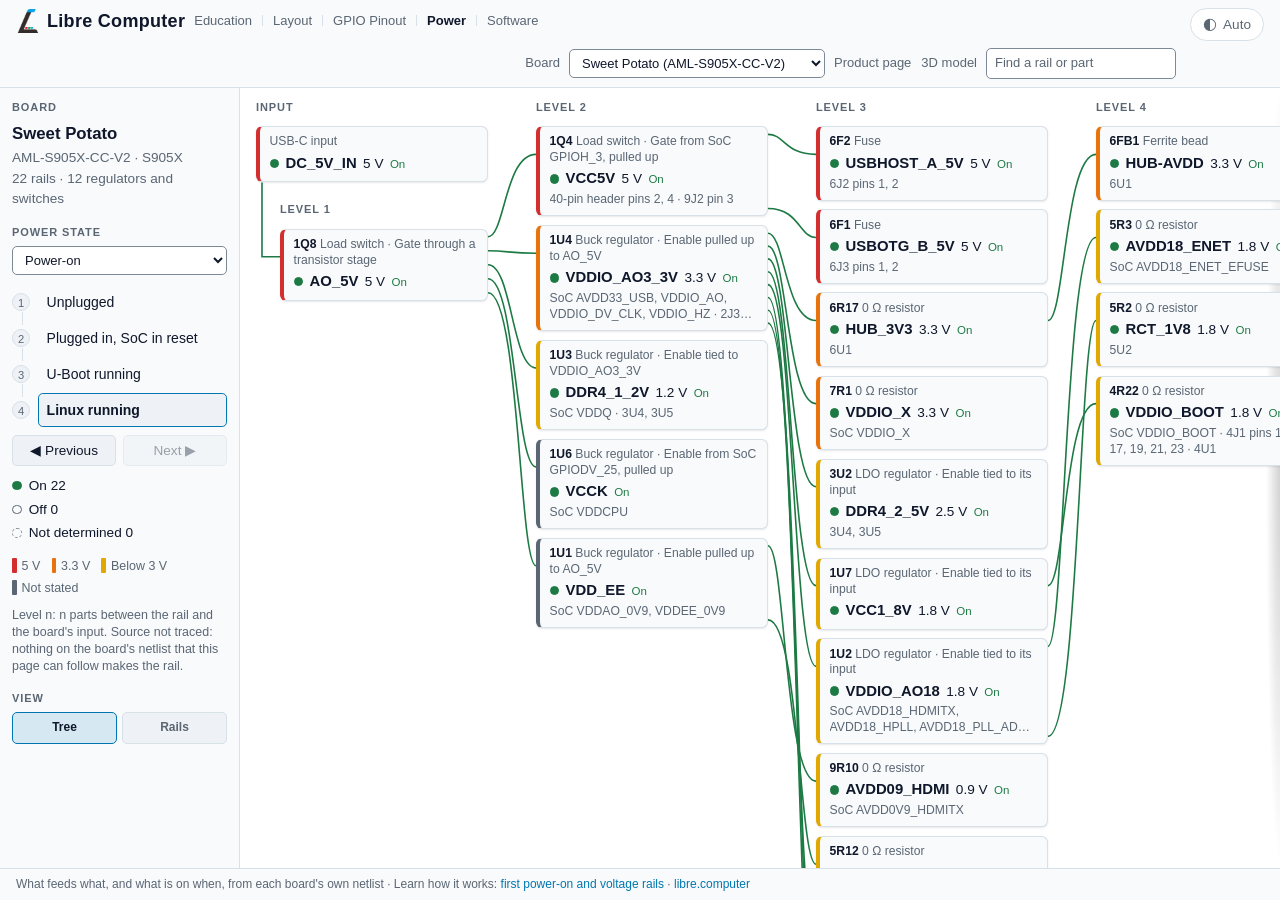
==== index.html @ af074c7f "Skip link and page heading from the kit; kit re-sync - The kit's .lc-skip is the first Tab stop, to " ====
<!DOCTYPE html>
<html lang="en">
<head>
<meta charset="utf-8">
<!-- Scripts from this site only, plus the inline theme snippet by its sha256
     (tools/check-kit.py recomputes it); data, styles and images same-origin,
     data: for the kit's logo. GitHub Pages sets no headers, so it is a meta. -->
<meta http-equiv="Content-Security-Policy" content="default-src 'self'; script-src 'self' 'sha256-ACy4pj93O7g7s8NBZ36xdNPdeBUZ5qKl4pgUR78Pd7E='; style-src 'self' 'unsafe-inline'; img-src 'self' data:; object-src 'none'; base-uri 'none'; form-action 'none'">
<meta name="referrer" content="strict-origin-when-cross-origin">
<meta name="viewport" content="width=device-width, initial-scale=1">
<title>Libre Computer Board Power</title>
<meta name="description" content="Power tree for Libre Computer boards: which regulator feeds which rail, what switches it, and which rails are on in each power state, from each board's own netlist.">
<link rel="icon" href="data:,">
<link rel="stylesheet" href="css/lc-kit.css">
<link rel="stylesheet" href="css/style.css">
<!-- Sets the theme before first paint, so a dark visitor never sees a white
     flash. Must stay inline and must stay ahead of the stylesheets; the copy
     is checked by tools/lc-ui-kit/sync.py against HEAD_SNIPPET in lc-kit.js. -->
<script>try{var p=localStorage.getItem("theme")||"auto";if(p==="dark"||(p==="auto"&&matchMedia("(prefers-color-scheme: dark)").matches))document.documentElement.classList.add("dark")}catch(e){}</script>
</head>
<body>
<a class="lc-skip" href="#stage">Skip to content</a>

<header class="lc-topbar">
  <div class="lc-brand">
    <a class="lc-brand-name" href="https://libre.computer">Libre Computer</a>
    <nav class="lc-sites" aria-label="Libre Computer sites">
      <a class="lc-site" href="https://education.libre.computer/">Education</a>
      <a class="lc-site" data-lc-site href="https://layout.hardware.libre.computer/">Layout</a>
      <a class="lc-site" data-lc-site href="https://gpio.hardware.libre.computer/">GPIO Pinout</a>
      <a class="lc-site" href="/" aria-current="true">Power</a>
      <a class="lc-site" href="https://u-boot.software.libre.computer/">Software</a>
    </nav>
  </div>
  <div class="lc-controls">
    <label for="board-select">Board</label>
    <select id="board-select" aria-label="Select board"></select>
    <input id="search" type="search" placeholder="Find a rail or part" autocomplete="off" spellcheck="false" aria-label="Find a rail, part or SoC pad">
  </div>
</header>

<h1 class="lc-vh">Libre Computer board power</h1>
<p class="lc-vh" id="announce" role="status" aria-live="polite"></p>
<div class="lc-notices" id="notices"></div>
<script src="js/file-notice.js"></script>

<div class="lc-main">
  <aside class="lc-panel" id="sidebar">
    <h3>Board</h3>
    <div id="board-meta"></div>

    <h3 id="state-heading">Power state</h3>
    <div id="walk"></div>
    <div id="legend" class="pw-legend" role="group" aria-label="Legend"></div>

    <h3 id="view-heading">View</h3>
    <div class="lc-seg" id="view-seg" role="group" aria-label="View">
      <button type="button" id="view-tree" aria-pressed="true">Tree</button>
      <button type="button" id="view-rails" aria-pressed="false">Rails</button>
    </div>
  </aside>

  <main id="stage">
    <div id="tree" class="pw-tree"></div>
    <div id="rails" hidden></div>
  </main>

  <aside class="lc-panel pw-detail" id="detail" aria-label="Rail details" hidden></aside>
</div>

<footer class="lc-footer">
  What feeds what, and what is on when, from each board's own netlist ·
  Learn how it works: <a href="https://education.libre.computer/modules/power/">first power-on and voltage rails</a> ·
  <a href="https://libre.computer">libre.computer</a>
</footer>

<script type="module" src="js/app.js"></script>
</body>
</html>
---- css/lc-kit.css ----
/* lc-kit 1 sha256:01a3593f5a493ef218f9acd4c7ba61a1d0033705a1d5e2420c07b28e9c751ab0 */
/* Libre Computer hardware-tool shell — shared by the GPIO pinout, the board
   layout viewer and the power tree.
 *
 * These two sites had grown the same header, the same board picker, the same
 * search box and the same footer twice, with the same seven token names holding
 * the same seven values in both. This is that shell, defined once.
 *
 * THEME. Three states, matching libre.computer: light, dark, and auto, which
 * follows the OS and is the default -- a visitor whose desktop is dark should
 * not have to ask twice. The switch is a `dark` class on <html>, set before
 * first paint by the inline script in each page's <head>, so a dark visitor
 * never sees a white flash. Light is the base and dark is the override, because
 * a stylesheet that loses its media query should degrade to the more legible
 * of the two.
 *
 * The dark values are exactly what both sites shipped before this file existed,
 * so adopting the kit changes nothing for a dark visitor and adds a light theme
 * that did not exist.
 *
 * WHAT BELONGS HERE. The shell and nothing else: page frame, top bar, brand,
 * the controls slot, notices, footer, form controls, focus, and the theme
 * button. A site's own subject matter -- the pinout's mux-class colours, the
 * layout viewer's copper-layer colours -- stays in that site's stylesheet,
 * because nothing is shared by having one file know about both.
 *
 * This file is VENDORED. Edit tools/lc-ui-kit/lc-kit.css in the monorepo and
 * run tools/lc-ui-kit/sync.py; a hand-edit here fails each site's CI.
 */

:root {
  color-scheme: light;
  /* one monospace stack for every site (pad names, addresses, code, keys) */
  --mono: ui-monospace, SFMono-Regular, "SF Mono", Menlo, Consolas, monospace;

  --bg: #ffffff;
  --bg-raised: #f8fafc;
  --bg-sunken: #eef2f6;
  --border: #d8e0e8;
  /* A field's edge is the only thing that says "type here", so it needs 3:1
     on the page (WCAG 1.4.11); --border is a divider and stays quiet.
     3.56:1 on --bg, 3.41:1 on --bg-raised. */
  --border-field: #7d8996;
  --text: #0f172a;
  --text-dim: #5a6673;
  /* Blue TEXT on the page ground, so it darkens on white (#0077b0 is 4.92:1)
     and lightens on the dark ground below. Same two shades libre.computer
     uses, and for the same contrast reason. */
  --accent: #0077b0;
  --brass: #8a6a10;
  --warn: #b45309;
  --danger: #b42318;

  --shadow: 0 1px 2px rgba(15, 23, 42, .06), 0 1px 3px rgba(15, 23, 42, .04);
}

html.dark {
  color-scheme: dark;

  --bg: #14161a;
  --bg-raised: #1d2026;
  --bg-sunken: #0e1013;
  --border: #33383f;
  --border-field: #6b737d;   /* 3.77:1 on --bg, 3.40:1 on --bg-raised */
  --text: #e8eaed;
  --text-dim: #9aa0a6;
  --accent: #4da3ff;
  --brass: #c9a227;
  --warn: #f76b15;
  --danger: #f5a3a6;

  --shadow: none;
}

*, *::before, *::after { box-sizing: border-box; }

html, body { height: 100%; }

/* Two page shapes. An app shell (the layout viewer, the power tree) is one
   window tall and scrolls only inside its panes. A document page (the
   pinout, the memory map, education) scrolls as a whole: its body carries
   class="lc-doc" and grows with its content -- a body held to the window
   would be the sticky title bar's containing block, and the bar would ride
   off the top after one screen. */
body.lc-doc { height: auto; min-height: 100%; }

body {
  display: flex;
  flex-direction: column;
  margin: 0;
  background: var(--bg);
  color: var(--text);
  font: 14px/1.45 -apple-system, "Segoe UI", Roboto, Helvetica, Arial, sans-serif;
}

a { color: var(--accent); text-decoration: none; }
a:hover { text-decoration: underline; }

/* Monospace text in the one stack (zero specificity: a site's own rule wins) */
:where(code, kbd, samp, pre) { font-family: var(--mono); }

:where(button, select, input, a, [role="button"][tabindex]):focus-visible {
  outline: 2px solid var(--accent);
  outline-offset: 1px;
}

/* ---- top bar ---------------------------------------------------------- */

/* Sticky on every site (from 700px up; a phone's bar is too tall to pin, see
   below): an app-shell page never scrolls, so it changes nothing there; a
   document page (body.lc-doc: the pinout, the memory map, education) keeps
   its title bar in view, the same everywhere. */
.lc-topbar {
  flex: none;
  display: flex;
  flex-wrap: wrap;
  align-items: center;
  gap: 14px;
  padding: 8px 16px;
  background: var(--bg-raised);
  border-bottom: 1px solid var(--border);
  position: sticky;
  top: 0;
  z-index: 10;
  font-size: 14px;  /* (the bar's own, whatever size a site sets its body text) */
}

/* CENTRED, NOT BASELINE-ALIGNED. The name's first flex item is the logo, an
   empty box, so the name's baseline is synthesised from the logo's bottom edge
   -- and baseline alignment sat the site links' text on that edge, about 6px
   below the brand text and the controls. Centring puts the logo, the name, the
   links and (via the bar's own centring) the controls on one centre line. */
.lc-brand {
  display: flex;
  flex-wrap: wrap;
  align-items: center;
  gap: 4px 9px;
  min-width: 0;
}

.lc-brand-name {
  display: inline-flex;
  align-items: center;
  gap: 7px;
  font-size: 18px;
  font-weight: 700;
  letter-spacing: .3px;
  color: var(--text);
  white-space: nowrap;
}

/* The Libre Computer mark before the name, light and dark cuts. Embedded as
   data URIs -- libre.computer's own navLogo.webp and navLogo_dark.webp,
   about 2 KB each -- so every site gets it from this one vendored file with
   no image to copy, and nothing loads from another origin. Decorative: the
   name beside it is the link text. */
.lc-brand-name::before {
  content: "";
  flex: none;
  width: 24px;
  height: 24px;
  background: center / contain no-repeat url("[data-uri]");
}
html.dark .lc-brand-name::before {
  background-image: url("[data-uri]");
}
.lc-brand-name:hover { text-decoration: none; color: var(--accent); }

.lc-brand-sub {
  font-size: 13px;
  color: var(--text-dim);
  white-space: nowrap;
}

/* SIGNAL CLASS PALETTE -- shared, because the two tools colour the SAME pins.
   The pinout draws a board's header and the layout draws that header's pads on
   the PCB, and a visitor moving between them reads the colour as meaning the
   same thing. It did not live here at first, when only one tool used it; a
   second copy in the layout's own stylesheet would be a second answer the
   first time a colour changed. Both sites now take the one definition, and
   check-kit.py fails the build if a vendored copy drifts.

   RAILS RAMP BY VOLTAGE, red through orange to yellow as the supply falls:
   12V and PoE deepest, 5V red, 3.3V orange, 1.8V yellow. The ramp used to run
   red into brown, which made 3.3V a burnt orange and 1.8V a tan -- neither
   nameable as a colour, and the three rails a reader actually reaches for on
   a header are the three that have to be told apart at a glance.

   I2C yellow / SPI blue / GPIO green match the board silkscreen. */
:root {
  --c-poe: #6e0011;
  --c-power12v: #b8000f;
  --c-power5v: #d32f2f;
  --c-power3v3: #e8730c;
  --c-powerlv: #e0a800;   /* 1.8V / 3.0V */
  --c-gnd: #454b54;
  --c-nc: #6b6547;        /* not connected */
  --c-gpio: #2f7d3f;
  --c-i2c: #9a7b0a;
  --c-spi: #1f5fd0;
  --c-uart: #7c30cc;
  --c-pwm: #c4295a;
  --c-i2s: #0b6f80;
  --c-pcm: #0b5566;
  --c-tdm: #13876b;
  --c-spdif: #7a2490;
  --c-pdm: #4a7a0a;
  --c-dac: #076a4c;
  --c-adc: #5b8a12;
  --c-clk: #6b737b;
  --c-jtag: #c25a06;
  --c-cec: #5334c4;
  --c-ir: #c33a6a;
  --c-sdio: #0d7f95;
  --c-nand: #6d5449;
  --c-video: #a81c4c;
  --c-pcie: #6a4fc4;
  --c-usb: #1f6fb5;
  --c-eth: #0d8f6a;
  --c-misc: #5a6570;
}

/* THE SERIAL CONSOLE HEADER IS COLOURED AS THE CABLE, not as a signal class.
   Ground black, TX white, RX green -- the USB-TTL lead everyone plugs into it,
   and the colours our own documentation has always named for that header:
   "2J1 Connector Highlighted in Red: Ground (BLACK) TX (WHITE) RX (GREEN)".
   Someone at the board with the cable in their hand is matching wire to pin,
   so the pin should be the colour of the wire.

   These are wire colours, so they do NOT flip with the theme -- a black lead
   is black on both. They sit on the drawn board rather than on the page. */
:root, html.dark {
  --c-wire-gnd: #14161a;
  --c-wire-tx:  #f3f5f7;
  --c-wire-rx:  #2ea043;
}

html.dark {
  --c-poe: #6e0011;
  --c-power12v: #cc0f1b;
  --c-power5v: #e5484d;
  --c-power3v3: #f76b15;
  --c-powerlv: #f5c518;   /* 1.8V / 3.0V */
  --c-gnd: #454b54;
  --c-nc: #3c3a2e;
  --c-gpio: #46a758;
  --c-i2c: #eac54f;
  --c-spi: #3b82f6;
  --c-uart: #a855f7;
  --c-pwm: #ec5f87;
  --c-i2s: #1098ad;
  --c-pcm: #0b7285;
  --c-tdm: #63e6be;
  --c-spdif: #862e9e;
  --c-pdm: #5c940d;
  --c-dac: #087f5b;
  --c-adc: #94d82d;
  --c-clk: #adb5bd;
  --c-jtag: #ff922b;
  --c-cec: #7048e8;
  --c-ir: #f06595;
  --c-sdio: #66d9e8;
  --c-nand: #8d6e63;
  --c-video: #c2255c;
  --c-pcie: #b197fc;
  --c-usb: #74c0fc;
  --c-eth: #12b886;
  --c-misc: #6c757d;
}

/* The switch between the Libre Computer sites (written by sync.py, NAV). It
   says which site this is and what the others are. The current one is a link
   to its own root, marked aria-current: on a multi-page site it is the way
   home, and on a tool it resets the page (the query is dropped). */
/* The site links wrap. Five sites in one unbreakable row ran 131px past a
   375px phone and dragged every page sideways; wrapped, the row simply gets
   taller. The brand wraps for the same reason. */
.lc-sites {
  display: flex;
  flex-wrap: wrap;
  align-items: baseline;
  gap: 4px 10px;
  font-size: 13px;
  min-width: 0;
}

.lc-site {
  white-space: nowrap;
  color: var(--text-dim);
}
.lc-site[aria-current] {
  color: var(--text);
  font-weight: 600;
}
a.lc-site:hover { color: var(--accent); text-decoration: none; }
a.lc-site:focus-visible {
  outline: 2px solid var(--accent);
  outline-offset: 2px;
  border-radius: 3px;
}

/* Separator drawn rather than typed, so it is not read out as a word and not
   selected when the visitor copies the heading. */
.lc-site + .lc-site::before {
  content: "";
  display: inline-block;
  width: 1px;
  height: 11px;
  margin-right: 10px;
  vertical-align: -1px;
  background: var(--border);
}

/* The board's own pages, beside the board picker (setBoardLinks). Small and
   dim like the site links, so the picker and the search stay the controls. */
.lc-board-links {
  display: inline-flex;
  flex-wrap: wrap;
  align-items: center;
  gap: 4px 10px;
  font-size: 13px;
}
.lc-board-links[hidden] { display: none; }
.lc-board-links a { color: var(--text-dim); white-space: nowrap; }
.lc-board-links a:hover { color: var(--accent); text-decoration: none; }
.lc-board-links a:focus-visible {
  outline: 2px solid var(--accent);
  outline-offset: 2px;
  border-radius: 3px;
}
@media (max-width: 819.98px) {
  .lc-board-links a { display: inline-block; padding: 10px 0; line-height: 20px; }
}

/* The second bar under the title bar, for a family of sites behind one switcher
   entry (Software: U-Boot, Memory, Linux). Its label and site links are
   written by sync.py (SUBNAV); the site's own pages sit at the far end, in
   .lc-subnav-pages. The same voice as education's section bar. */
.lc-subnav {
  flex: none;
  display: flex;
  flex-wrap: wrap;
  gap: 4px 18px;
  padding: 7px 16px;
  background: var(--bg);
  border-bottom: 1px solid var(--border);
  font-size: 13px;
  align-items: baseline;
}
.lc-subnav-sites,
.lc-subnav-pages {
  display: flex;
  align-items: baseline;
  gap: 4px 18px;
}
.lc-subnav-pages { margin-left: auto; }
.lc-subnav a { color: var(--text-dim); white-space: nowrap; }
.lc-subnav a:hover { color: var(--accent); text-decoration: none; }
.lc-subnav a[aria-current] { color: var(--text); font-weight: 600; }
.lc-subnav a:focus-visible {
  outline: 2px solid var(--accent);
  outline-offset: 2px;
  border-radius: 3px;
}
.lc-subnav-label {
  font-size: 11px;
  font-weight: 700;
  letter-spacing: .08em;
  text-transform: uppercase;
  color: var(--accent);
}
/* A phone: one sideways-scrolling row, not a wrap of single links. */
@media (max-width: 819.98px) {
  .lc-subnav {
    flex-wrap: nowrap;
    padding-top: 0;
    padding-bottom: 0;
    overflow-x: auto;
    scrollbar-width: none;
  }
  .lc-subnav::-webkit-scrollbar { display: none; }
  .lc-subnav a { display: inline-block; padding: 10px 0; line-height: 20px; }
  .lc-subnav-label,
  .lc-subnav-sites,
  .lc-subnav-pages { flex: none; }
}

/* A pill for a state the visitor should not have to infer, e.g. that the board
   picker is currently listing boards nobody can buy yet. */
.lc-flag {
  padding: 1px 7px;
  border-radius: 999px;
  background: var(--warn);
  /* Page ground, not white. White clears on the light caution brown and
     fails on the dark theme's bright caution orange; the dark ground on
     that orange clears. */
  color: var(--bg);
  font-size: 11px;
  font-weight: 700;
  letter-spacing: .3px;
  white-space: nowrap;
}

/* A <select> sizes itself to its widest option and will not shrink below it,
   so without the min-width:0 / max-width pair a long board name pushes the
   whole bar sideways on a phone -- measured at 495px of control on a 375px
   viewport, which moved the entire page 125px. A flex item's automatic minimum
   is its content, so flex-shrink alone never reaches it. */
.lc-controls {
  display: flex;
  align-items: center;
  gap: 9px;
  flex-wrap: wrap;
  margin-left: auto;
  min-width: 0;
  max-width: 100%;
}
.lc-controls label { color: var(--text-dim); font-size: 13px; }
.lc-controls select { min-width: 0; max-width: 100%; }

select,
input[type="search"],
input[type="text"] {
  background: var(--bg);
  color: var(--text);
  border: 1px solid var(--border-field);
  border-radius: 5px;
  padding: 5px 8px;
  font: inherit;
  font-size: 13px;
}
select:hover,
input[type="search"]:hover,
input[type="text"]:hover { border-color: var(--text-dim); }
input[type="search"] { width: 190px; }
input[type="search"]::placeholder { color: var(--text-dim); }

/* ---- skip link, visually hidden ----------------------------------------- */

/* The first Tab stop on every page: past the title bar to the page's own
   content (<a class="lc-skip" href="#main">, the target the page's <main>,
   id="main" unless it already has an id). */
.lc-skip {
  position: absolute;
  left: -999px;
  top: 0;
  z-index: 50;
  padding: 6px 10px;
  background: var(--bg-raised);
  color: var(--text);
  border: 1px solid var(--border-field);
  border-radius: 5px;
}
.lc-skip:focus { left: 8px; top: 8px; }

/* Read by a screen reader, not shown: a page heading the layout carries
   visually already, a status line. */
.lc-vh {
  position: absolute;
  width: 1px;
  height: 1px;
  overflow: hidden;
  clip-path: inset(50%);
  white-space: nowrap;
}

/* ---- theme button ------------------------------------------------------ */

.lc-theme-btn {
  display: inline-flex;
  align-items: center;
  gap: .4rem;
  padding: .35rem .75rem;
  border: 1px solid var(--border);
  border-radius: 999px;
  background: var(--bg);
  color: var(--text);
  font: inherit;
  font-size: .85rem;
  cursor: pointer;
  white-space: nowrap;
}
.lc-theme-btn:hover { border-color: var(--text-dim); }
.lc-theme-icon { font-size: 1rem; line-height: 1; }

/* Auto is the default, so it reads as the quiet state; an explicit choice is
   marked, which is the whole point of showing the state rather than a bare
   "Theme". */
.lc-theme-btn[data-theme="auto"] { color: var(--text-dim); }
.lc-theme-btn[data-theme="light"],
.lc-theme-btn[data-theme="dark"] { border-color: currentColor; }

/* THE THEME CONTROL KEEPS THE CORNER, at every width. The topbar wraps, and
   the button is its last child, so whenever the controls filled the first row
   (a phone; a tool's board picker, board links and search below ~1370px) it
   wrapped onto a line of its own at the left -- the one control whose
   position a reader relies on, moving with the content around it. Pinned to
   the top right it is always in the same place, and the row it used to take
   goes back to the page. The padding reserves its width so a long select
   cannot run underneath. (The bar is positioned -- sticky, or relative on a
   phone -- so it is the button's containing block.) The reserve applies to
   every row, so when a tool's controls wrap to a second row (about 820 to
   1430px) that row ends 104px short of the edge: the cost of a button that
   never moves. */
.lc-topbar { padding-right: 104px; }
.lc-theme-btn { position: absolute; top: 8px; right: 16px; }

@media (max-width: 560px) {
  /* The label goes before the control does: the icon plus the title attribute
     still say which state is active. */
  .lc-theme-label { display: none; }
}

/* THE NARROW BAR IS DELIBERATE ROWS, not whatever wrapping leaves. Below the
   desktop width the brand and the site links share the first row with the
   pinned theme button, whose width that row (and only that row) reserves; the
   controls get the next row and start at the left edge instead of floating
   right. The site links never wrap: a wrapped bar put one link and a dangling
   separator on a line of their own. When they do not fit they scroll
   sideways. Every link and control is at least 40px tall, the touch minimum.
   819.98px, not 820px: at exactly 820 the bar keeps the layout it already had
   there. */
@media (max-width: 819.98px) {
  .lc-topbar { padding: 8px 16px 10px; row-gap: 6px; }
  .lc-brand {
    flex: 1 1 100%;
    flex-wrap: nowrap;
    align-items: center;
    gap: 0 14px;
    padding-right: 88px;
  }
  .lc-brand-name { flex: none; min-height: 40px; }
  .lc-theme-btn { min-width: 40px; min-height: 40px; justify-content: center; }

  /* No visible scrollbar: it would sit on top of the links. */
  .lc-sites {
    flex: 1 1 auto;
    flex-wrap: nowrap;
    overflow-x: auto;
    scrollbar-width: none;
  }
  .lc-sites::-webkit-scrollbar { display: none; }
  .lc-site { display: inline-block; padding: 10px 0; line-height: 20px; }

  .lc-controls { flex: 1 1 100%; margin-left: 0; }
  .lc-controls select,
  .lc-controls input { min-height: 40px; }
  /* The search box grows into whatever its row leaves, so the board's own
     links (setBoardLinks) share its row instead of taking one of their own. */
  .lc-controls input[type="search"] { flex: 1 1 9rem; width: auto; min-width: 0; }
}

/* 16px exactly on a narrow screen or any touch screen (a tablet is wider
   than the narrow layout): below it Safari zooms the page when a field takes
   focus, and the only way back out of that zoom is a pinch. */
@media (max-width: 819.98px), (pointer: coarse) {
  .lc-controls select,
  .lc-controls input { font-size: 16px; }
}

/* A phone has no room for the links beside the brand, so they take a row of
   their own under it, and the theme button keeps the brand row's corner. The
   row bleeds to the screen edges, so a link scrolled under the edge is cut by
   the screen rather than by the bar's padding -- the cut-off word is the cue
   that the row scrolls. */
@media (max-width: 699.98px) {
  /* Four rows of bar (brand, sites, picker, search) are a quarter of a phone
     screen: on a phone the bar scrolls away with the page instead of pinning.
     Still positioned, so the theme button keeps its corner. */
  .lc-topbar { position: relative; }
  .lc-brand { flex-wrap: wrap; padding-right: 0; }
  .lc-sites {
    flex: 0 0 calc(100% + 32px);
    margin: 0 -16px;
    padding: 0 16px;
  }
}

/* ---- notices ----------------------------------------------------------- */

.lc-notices { flex: none; }

.lc-notice {
  margin: 0;
  padding: 7px 16px;
  font-size: 13px;
  background: color-mix(in srgb, var(--warn) 14%, var(--bg));
  color: var(--text);
  border-bottom: 1px solid var(--border);
}
.lc-notice.error {
  background: color-mix(in srgb, var(--danger) 14%, var(--bg));
}
.lc-notice code { font-family: var(--mono); }
/* The accent on the caution wash is too light for the notice's type.
   The underline is what says the words are a link. */
.lc-notice a { color: var(--text); text-decoration: underline; }

/* ---- footer ------------------------------------------------------------ */

.lc-footer {
  flex: none;
  padding: 7px 16px;
  background: var(--bg-raised);
  border-top: 1px solid var(--border);
  font-size: 12px;
  color: var(--text-dim);
}

/* ---- shared bits both tools grew separately ---------------------------- */

.lc-main { flex: 1; display: flex; min-height: 0; }

.lc-panel {
  flex: none;
  background: var(--bg-raised);
  border-right: 1px solid var(--border);
  overflow-y: auto;
  padding: 12px;
}

.lc-panel h3 {
  margin: 16px 0 6px;
  font-size: 11px;
  font-weight: 700;
  text-transform: uppercase;
  letter-spacing: .9px;
  color: var(--text-dim);
}
.lc-panel h3:first-child { margin-top: 0; }

/* A data table, the same on every site: ruled rows, small dim uppercase
   column headers like the panel headings above. A site adds only what its
   data needs (a sticky header, a highlighted row, a reading size). Wrap it in
   .lc-table-scroll where it may be wider than a phone: the table keeps its
   columns and scrolls sideways inside its own box, never the page. */
.lc-table {
  width: 100%;
  border-collapse: collapse;
  font-size: 0.92rem;
}
.lc-table caption { text-align: left; color: var(--text-dim); padding-bottom: .4rem; }
.lc-table th,
.lc-table td {
  text-align: left;
  vertical-align: top;
  padding: 0.35rem 0.6rem;
  border-bottom: 1px solid var(--border);
}
.lc-table thead th,
.lc-table > tr:first-child > th {
  font-size: 11px;
  font-weight: 700;
  text-transform: uppercase;
  letter-spacing: .9px;
  color: var(--text-dim);
}
.lc-table tbody th { font-weight: 600; }
.lc-table-scroll { overflow-x: auto; }

/* The small dim uppercase label: a panel heading, a column title, a
   section kicker -- the same voice as .lc-panel h3 and a table's header. */
.lc-label {
  font-size: 11px;
  font-weight: 700;
  text-transform: uppercase;
  letter-spacing: .9px;
  color: var(--text-dim);
}

/* A colour swatch: one small rounded square, wherever a colour is keyed (a
   legend, a slot in a list, a toggle). The site sets its colour; a site that
   also shows a state with it (the power tree's on/off) adds that itself. */
.lc-swatch {
  display: inline-block;
  width: 11px;
  height: 11px;
  border-radius: 2px;
  flex: none;
  vertical-align: -1px;
}

/* The hover tooltip: follows the theme like the panels, never a fixed dark
   box. The site positions it (fixed to the window or absolute in its stage)
   and picks its font (the pinout's pad names are monospace). */
.lc-tooltip {
  z-index: 20;
  pointer-events: none;
  max-width: 340px;
  padding: 6px 9px;
  border: 1px solid var(--border);
  border-radius: 6px;
  background: var(--bg-raised);
  color: var(--text);
  box-shadow: var(--shadow);
  font-size: 12px;
}
.lc-tooltip[hidden] { display: none; }

/* A chip: a small bordered token that picks one of a set (a mux on the
   pinout's pin, a step of the power sequence). It is a <button> with
   aria-pressed, so it takes focus and says which one is picked. Pressed is
   an inset accent ring plus the accent wash: not an outline, which is the
   focus ring, and not the border, which a site may use for a state (the
   power tool's on and absent). The site adds a dot or a font. */
.lc-chips { display: flex; flex-wrap: wrap; gap: 5px; }
.lc-chip {
  display: inline-flex;
  align-items: center;
  gap: 5px;
  padding: 2px 8px;
  background: var(--bg);
  border: 1px solid var(--border);
  border-radius: 4px;
  color: var(--text);
  font: inherit;
  font-size: 12px;
  line-height: 1.4;
  cursor: pointer;
}
.lc-chip:hover { border-color: var(--text-dim); }
.lc-chip[aria-pressed="true"] {
  box-shadow: inset 0 0 0 1px var(--accent);
  background-color: color-mix(in srgb, var(--accent) 16%, var(--bg));
  color: var(--text);
}

.lc-seg { display: flex; gap: 5px; }
.lc-seg button {
  flex: 1;
  padding: 6px 8px;
  background: var(--bg-sunken);
  border: 1px solid var(--border);
  border-radius: 5px;
  color: var(--text-dim);
  font: inherit;
  font-size: 12px;
  font-weight: 600;
  cursor: pointer;
}
.lc-seg button:hover { border-color: var(--text-dim); color: var(--text); }
.lc-seg button[aria-pressed="true"] {
  background: color-mix(in srgb, var(--accent) 16%, var(--bg));
  border-color: var(--accent);
  /* The accent is the border and the wash. As 12px ink on the light wash
     it is too light. The words stay page ink in both themes. */
  color: var(--text);
}

.lc-toggle {
  display: flex;
  align-items: center;
  gap: 8px;
  width: 100%;
  margin-bottom: 2px;
  padding: 4px 7px;
  background: transparent;
  border: 1px solid transparent;
  border-radius: 4px;
  color: var(--text);
  font: inherit;
  font-size: 12px;
  text-align: left;
  cursor: pointer;
}
.lc-toggle:hover { background: var(--bg-sunken); }
/* Off is dimmer type and a faded swatch, not a faded control. Opacity on
   the whole row takes the label below body text in both themes. */
.lc-toggle[aria-pressed="false"] { color: var(--text-dim); }
.lc-toggle[aria-pressed="false"] .lc-swatch { opacity: .45; }
.lc-toggle .lc-name {
  flex: 1;
  overflow: hidden;
  text-overflow: ellipsis;
  white-space: nowrap;
}
.lc-toggle .lc-count { flex: none; color: var(--text-dim); font-size: 11px; }

[hidden] { display: none !important; }
---- css/style.css ----
/* Power tree and power states. The shell (bar, notices, panel, segmented
 * control, toggles) comes from css/lc-kit.css; this file is the tree, the
 * state stepper, the rail table and the detail panel.
 *
 * A rail's colour is its voltage class (the pinout site's palette); its
 * state is shown three ways at once -- fill, the state word, and the dot --
 * so it never rests on colour alone. */

:root {
  --pw-on: #1d7a44;   /* 5:1 on the card background */
  --pw-off: var(--text-dim);
  --pw-x: #8a8f98;
  --pw-hatch: repeating-linear-gradient(135deg, transparent 0 5px, rgba(138, 143, 152, 0.22) 5px 7px);
}
.dark {
  --pw-on: #4cc27e;
  --pw-x: #9aa0aa;
}

/* The kit is an app shell: the body is the viewport and .lc-main fills what
 * the bar and footer leave, so each column scrolls on its own. */
.lc-main {
  min-width: 0;
}

#sidebar {
  flex: 0 0 15rem;
}

#stage {
  flex: 1 1 auto;
  min-width: 0;
  overflow: auto;
  padding: 0.75rem 1rem 2rem;
  /* scroll shadows: a soft edge appears on a side that has more to scroll */
  background:
    linear-gradient(to right, var(--bg) 30%, transparent) left / 2.5rem 100% no-repeat local,
    linear-gradient(to left, var(--bg) 30%, transparent) right / 2.5rem 100% no-repeat local,
    radial-gradient(farthest-side at 0 50%, rgba(0, 0, 0, 0.18), transparent) left / 0.9rem 100% no-repeat scroll,
    radial-gradient(farthest-side at 100% 50%, rgba(0, 0, 0, 0.18), transparent) right / 0.9rem 100% no-repeat scroll;
}

.pw-vkey {
  display: flex;
  flex-wrap: wrap;
  gap: 0.25rem 0.7rem;
  margin: 0.6rem 0 0;
  font-size: 0.78rem;
  color: var(--text-dim);
}

.pw-vkey-item {
  --pw-vc: var(--border);
  display: inline-flex;
  align-items: center;
  gap: 0.3rem;
}

.pw-vbar {
  width: 0.3rem;
  height: 0.9rem;
  border-radius: 1px;
  background: var(--pw-vc);
}

.pw-cell-loads {
  font-size: 0.8rem;
  color: var(--text-dim);
  min-width: 12rem;
}

.pw-detail {
  flex: 0 0 19rem;
  border-right: none;
  border-left: 1px solid var(--border);
}

/* sidebar ------------------------------------------------------------------ */

.pw-meta-name {
  font-size: 1.05rem;
  font-weight: 600;
  margin: 0.2rem 0 0.1rem;
}

.pw-meta-sub {
  color: var(--text-dim);
  font-size: 0.85rem;
  margin: 0.1rem 0;
}

.pw-walk-name {
  color: var(--text-dim);
  font-size: 0.85rem;
  margin: 0 0 0.4rem;
}

.pw-walk-select {
  width: 100%;
  margin-bottom: 0.5rem;
}

.pw-steps {
  list-style: none;
  counter-reset: step;
  margin: 0;
  padding: 0;
}

.pw-steps li {
  counter-increment: step;
  position: relative;
  padding-left: 1.6rem;
}

.pw-steps li::before {
  content: counter(step);
  position: absolute;
  left: 0;
  top: 0.45rem;
  width: 1.15rem;
  height: 1.15rem;
  border-radius: 50%;
  font-size: 0.7rem;
  line-height: 1.15rem;
  text-align: center;
  background: var(--bg-sunken);
  color: var(--text-dim);
  border: 1px solid var(--border);
}

.pw-steps li:not(:last-child)::after {
  content: "";
  position: absolute;
  left: 0.6rem;
  top: 1.65rem;
  bottom: -0.35rem;
  border-left: 1px solid var(--border);
}

.pw-step {
  display: block;
  width: 100%;
  text-align: left;
  font: inherit;
  color: var(--text);
  background: none;
  border: 1px solid transparent;
  border-radius: 0.3rem;
  padding: 0.35rem 0.5rem;
  margin: 0.15rem 0;
  cursor: pointer;
}

.pw-step:hover {
  background: var(--bg-sunken);
}

.pw-step[aria-pressed="true"] {
  border-color: var(--accent);
  background: var(--bg-sunken);
  font-weight: 600;
}

.pw-step-nav {
  display: flex;
  gap: 0.4rem;
  margin: 0.5rem 0;
}

.pw-nav {
  flex: 1;
  font: inherit;
  font-size: 0.85rem;
  color: var(--text);
  background: var(--bg-sunken);
  border: 1px solid var(--border);
  border-radius: 5px;
  padding: 0.3rem 0.5rem;
  cursor: pointer;
}

.pw-nav:disabled {
  color: var(--text-dim);
  cursor: default;
  opacity: 0.6;
}

.pw-help {
  margin: 0.4rem 0 0;
  font-size: 0.78rem;
  color: var(--text-dim);
  line-height: 1.35;
}

/* the wires say where a rail comes from; without them the card does */
.pw-from {
  display: none;
}

.pw-legend {
  display: flex;
  flex-direction: column;
  gap: 0.25rem;
  margin: 0.6rem 0 0.2rem;
  font-size: 0.85rem;
}

.pw-legend-item {
  display: flex;
  align-items: center;
  gap: 0.45rem;
}

.pw-swatch {
  display: inline-block;
  width: 0.9rem;
  height: 0.9rem;
  border-radius: 0.2rem;
  border: 1.5px solid var(--border);
  flex: 0 0 auto;
}

.pw-s-on .pw-swatch {
  background: var(--pw-on);
  border-color: var(--pw-on);
}

.pw-s-off .pw-swatch {
  background: var(--border);
  border-color: var(--pw-off);
}

.pw-s-x .pw-swatch {
  background: var(--pw-hatch);
  border-color: var(--pw-x);
  border-style: dashed;
}

/* tree ---------------------------------------------------------------------- */

.pw-tree {
  position: relative;
  width: max-content;
  min-width: 100%;
}

.pw-wires {
  position: absolute;
  top: 0;
  left: 0;
  pointer-events: none;
}

.pw-wire {
  fill: none;
  stroke-width: 1.6;
  stroke: var(--pw-on);
}

.pw-wire.pw-s-off {
  stroke: var(--text-dim);
  stroke-opacity: 0.55;
}

.pw-wire.pw-s-x {
  stroke: var(--pw-x);
  stroke-dasharray: 4 3;
}

.pw-wire-hot {
  stroke-width: 3;
}

.pw-cols {
  position: relative;
  display: flex;
  align-items: flex-start;
  gap: 3rem;
}

.pw-col {
  flex: 0 0 14.5rem;
  display: flex;
  flex-direction: column;
  gap: 0.55rem;
}

/* (the kit's .lc-label; this page's own: its spacing) */
.pw-col-title {
  margin: 0 0 0.1rem;
}

.pw-col-more {
  margin-top: 1.2rem;
}

/* Level 1 stacked under a lone input: indented, so its wires run down the
 * gutter the indent leaves (app.js drawWires) */
.pw-col-stacked {
  margin: 0.7rem 0 0.1rem 1.5rem;
}

.pw-rail-stacked {
  margin-left: 1.5rem;
}

.pw-rail {
  --pw-vc: var(--border);
  display: flex;
  flex-direction: column;
  gap: 0.15rem;
  text-align: left;
  font: inherit;
  color: var(--text);
  background: var(--bg-raised);
  border: 1px solid var(--border);
  border-left: 4px solid var(--pw-vc);
  border-radius: 0.4rem;
  padding: 0.45rem 0.6rem;
  cursor: pointer;
  box-shadow: var(--shadow);
}

.pw-v-unknown { --pw-vc: var(--text-dim); }
.pw-v-power12v { --pw-vc: var(--c-power12v); }
.pw-v-power5v { --pw-vc: var(--c-power5v); }
.pw-v-power3v3 { --pw-vc: var(--c-power3v3); }
.pw-v-powerlv { --pw-vc: var(--c-powerlv); }

.pw-rail:hover,
.pw-rail:focus-visible {
  border-color: var(--accent);
  border-left-color: var(--pw-vc);
}

.pw-rail.pw-s-off {
  background: var(--bg);
  box-shadow: none;
}

.pw-rail.pw-s-off .pw-name,
.pw-rail.pw-s-off .pw-volt {
  color: var(--text-dim);
}

.pw-rail.pw-s-x {
  background-color: var(--bg);
  background-image: var(--pw-hatch);
  border-style: dashed;
  border-left-style: solid;
  box-shadow: none;
}

/* Pressed as the kit's .lc-chip is: an inset ring and an accent wash, not an
   outline, which is the focus ring. After the off and unknown states, so a
   pressed rail in either still shows it (the hatch stays, under the wash). */
.pw-rail[aria-pressed="true"] {
  box-shadow: inset 0 0 0 2px var(--accent);
  background-color: color-mix(in srgb, var(--accent) 16%, var(--bg-raised));
}

.pw-rail.pw-dim,
.pw-rail.pw-faded {
  opacity: 0.3;
}

.pw-rail.pw-faded:hover,
.pw-rail.pw-faded:focus-visible {
  opacity: 0.75;
}

.pw-wire.pw-wire-faded {
  stroke-opacity: 0.12;
}

.pw-row-faded td {
  opacity: 0.4;
}

.pw-rail-head {
  display: flex;
  flex-wrap: wrap;
  align-items: baseline;
  column-gap: 0.4rem;
}

.pw-dot {
  width: 0.6rem;
  height: 0.6rem;
  border-radius: 50%;
  flex: 0 0 auto;
  align-self: center;
  border: 1.5px solid var(--pw-off);
}

.pw-s-on .pw-dot {
  background: var(--pw-on);
  border-color: var(--pw-on);
}

.pw-s-x .pw-dot {
  border-style: dashed;
  border-color: var(--pw-x);
}

.pw-name {
  font-weight: 600;
  font-size: 0.93rem;
  min-width: 0;
  overflow-wrap: break-word;
}

.pw-volt {
  font-variant-numeric: tabular-nums;
  font-size: 0.85rem;
  white-space: nowrap;
}

.pw-state {
  margin-left: auto;
  font-size: 0.72rem;
  color: var(--text-dim);
  white-space: nowrap;
}

.pw-s-on .pw-state {
  color: var(--pw-on);
}

/* On the pressed rail's accent wash the green falls under 4.5:1 at this
   size; the word says "on", the card's border says green */
.pw-rail[aria-pressed="true"] .pw-state {
  color: var(--text);
}

.pw-s-x .pw-state {
  color: var(--text);
}

.pw-maker,
.pw-loads {
  font-size: 0.76rem;
  color: var(--text-dim);
  line-height: 1.3;
}

.pw-ref {
  font-weight: 600;
  color: var(--text);
}

/* the full list is in the detail panel */
.pw-loads {
  display: -webkit-box;
  -webkit-line-clamp: 2;
  -webkit-box-orient: vertical;
  overflow: hidden;
}

.pw-empty {
  background: var(--bg-raised);
  border: 1px solid var(--border);
  border-radius: 0.4rem;
  padding: 1rem 1.2rem;
  max-width: 38rem;
}

/* rails table --------------------------------------------------------------- */

/* no overflow here: #stage scrolls both ways, so the header row can stick
 * to the top of it */
.pw-table-wrap {
  overflow: visible;
}

/* (the table is the kit's .lc-table; what is this page's own:) the header
   row sticks to the top of #stage, which scrolls both ways */
.pw-table th {
  position: sticky;
  /* (#stage's own 0.75rem top padding: at top 0 the rows scrolled through
     that band above the header) */
  top: -0.75rem;
  background: var(--bg);
}

.pw-cell {
  white-space: nowrap;
}

.pw-cell .pw-swatch {
  vertical-align: -0.12rem;
  margin-right: 0.35rem;
}

.pw-cell-now {
  background: var(--bg-sunken);
}

.pw-cell-text {
  font-size: 0.8rem;
}

.pw-row-hot td {
  background: var(--bg-sunken);
}

.pw-link {
  font: inherit;
  color: var(--accent);
  background: none;
  border: none;
  padding: 0;
  cursor: pointer;
  text-align: left;
}

.pw-link:hover {
  text-decoration: underline;
}

/* detail -------------------------------------------------------------------- */

.pw-close {
  float: right;
  font-size: 1.3rem;
  line-height: 1;
  background: none;
  border: none;
  color: var(--text-dim);
  cursor: pointer;
}

.pw-detail .pw-detail-title {
  margin: 0.1rem 0;
  font-size: 1.1rem;
  text-transform: none;
  letter-spacing: 0;
  color: var(--text);
}

.pw-detail-v {
  margin: 0 0 0.5rem;
  color: var(--text-dim);
}

/* (the kit's .lc-label; this page's own: its spacing) */
.pw-detail h4 {
  margin: 0.8rem 0 0.25rem;
}

/* The kit's .lc-chip; this page's own: the border shows the rail's state
   at that step (on, or absent with the hatch) */
.pw-chip.pw-s-on {
  border-color: var(--pw-on);
}

.pw-chip.pw-s-x {
  border-style: dashed;
  background-image: var(--pw-hatch);
}

.pw-list {
  list-style: none;
  margin: 0;
  padding: 0;
  font-size: 0.88rem;
}

.pw-list li {
  margin: 0.3rem 0;
}

.pw-sub {
  color: var(--text-dim);
  font-size: 0.8rem;
}

/* Below the three-column width the detail panel is a sheet along the
 * bottom of the screen: the header's height varies with the width, the
 * bottom edge does not. While it is open the columns behind it get room
 * to scroll their last items clear of it. */
@media (max-width: 1100px) {
  .pw-sheet-open #stage,
  .pw-sheet-open #sidebar {
    padding-bottom: 57vh;
  }
  /* and a card focused from the keyboard is scrolled clear of the sheet,
     whichever box is the one scrolling at this width */
  .pw-sheet-open #stage,
  .pw-sheet-open #sidebar,
  .pw-sheet-open .lc-main {
    scroll-padding-bottom: 57vh;
  }
  /* The footer sits under the sheet: hidden, so Tab does not reach links
     nobody can see */
  .pw-sheet-open .lc-footer {
    visibility: hidden;
  }
  .pw-detail {
    position: fixed;
    left: 0;
    right: 0;
    bottom: 0;
    max-height: 55vh;
    overflow-y: auto;
    border-left: none;
    border-top: 2px solid var(--accent);
    z-index: 5;
    box-shadow: 0 -4px 16px rgba(0, 0, 0, 0.18);
  }
}

@media (max-width: 720px) {
  .lc-main {
    flex-direction: column;
    overflow: auto;
  }
  #sidebar,
  #stage {
    box-sizing: border-box;
    width: 100%;
  }
  #sidebar {
    flex-basis: auto;
    border-right: none;
    border-bottom: 1px solid var(--border);
  }
  #stage {
    overflow: visible;
  }
  /* .lc-main scrolls here, with no top padding: the header sits flush */
  .pw-table th {
    top: 0;
  }
  .pw-tree {
    width: 100%;
  }
  .pw-cols {
    flex-direction: column;
    gap: 1rem;
  }
  .pw-col {
    flex-basis: auto;
    width: 100%;
  }
  .pw-wires {
    display: none;
  }
  .pw-from {
    display: inline;
  }
}
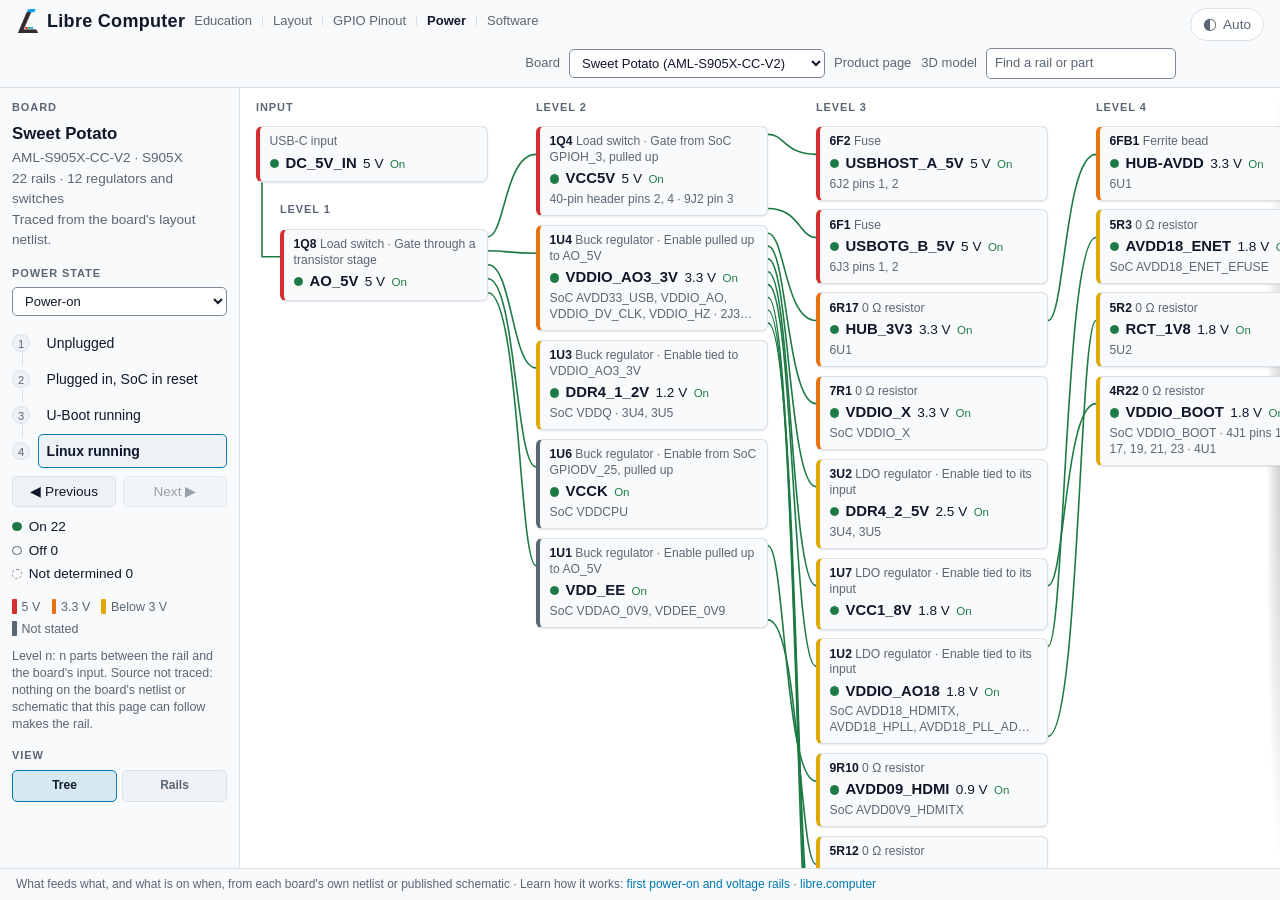
==== commit 3838d3bb: "La Frite's power tree, read from its published schematic La Frite has no layout netlist, so its tree" ====
--- a/index.html
+++ b/index.html
@@ -9,7 +9,7 @@
 <meta name="referrer" content="strict-origin-when-cross-origin">
 <meta name="viewport" content="width=device-width, initial-scale=1">
 <title>Libre Computer Board Power</title>
-<meta name="description" content="Power tree for Libre Computer boards: which regulator feeds which rail, what switches it, and which rails are on in each power state, from each board's own netlist.">
+<meta name="description" content="Power tree for Libre Computer boards: which regulator feeds which rail, what switches it, and which rails are on in each power state, from each board's own netlist or published schematic.">
 <link rel="icon" href="data:,">
 <link rel="stylesheet" href="css/lc-kit.css">
 <link rel="stylesheet" href="css/style.css">
@@ -69,7 +69,7 @@
 </div>
 
 <footer class="lc-footer">
-  What feeds what, and what is on when, from each board's own netlist ·
+  What feeds what, and what is on when, from each board's own netlist or published schematic ·
   Learn how it works: <a href="https://education.libre.computer/modules/power/">first power-on and voltage rails</a> ·
   <a href="https://libre.computer">libre.computer</a>
 </footer>
--- a/css/lc-kit.css
+++ b/css/lc-kit.css
@@ -1,4 +1,4 @@
-/* lc-kit 1 sha256:01a3593f5a493ef218f9acd4c7ba61a1d0033705a1d5e2420c07b28e9c751ab0 */
+/* lc-kit 1 sha256:e657690d97cee420c924318a584bea1f46706115be2c13dc1895a3393b505f55 */
 /* Libre Computer hardware-tool shell — shared by the GPIO pinout, the board
    layout viewer and the power tree.
  *
@@ -464,6 +464,41 @@
   white-space: nowrap;
 }
 
+/* ---- embed mode (?embed=1, lc-kit.js EMBED) ------------------------------ */
+
+/* Inside another page's frame: the chrome that names the site and the board
+   goes (the framing page names both), the tool's own controls stay, and
+   "Open ⤢" opens the full tool. The board and SoC-family pickers go too: the
+   frame is for the one board its page is about. */
+html.lc-embed .lc-skip,
+html.lc-embed .lc-brand,
+html.lc-embed .lc-sites,
+html.lc-embed .lc-subnav,
+html.lc-embed .lc-board-links,
+html.lc-embed .lc-footer,
+html.lc-embed .lc-theme-btn,
+html.lc-embed #board-select,
+html.lc-embed .board-select,
+html.lc-embed #family-select,
+html.lc-embed .family-select,
+html.lc-embed label[for="board-select"],
+html.lc-embed label[for="family-select"] {
+  display: none !important;
+}
+html.lc-embed .lc-topbar { position: static; padding: 6px 12px; }
+.lc-embed-open {
+  display: inline-flex;
+  align-items: center;
+  padding: .3rem .7rem;
+  border: 1px solid var(--border);
+  border-radius: 999px;
+  color: var(--text);
+  font-size: 13px;
+  white-space: nowrap;
+}
+.lc-embed-open:hover { border-color: var(--text-dim); text-decoration: none; }
+.lc-embed-open:focus-visible { outline: 2px solid var(--accent); outline-offset: 2px; }
+
 /* ---- theme button ------------------------------------------------------ */
 
 .lc-theme-btn {
--- a/css/style.css
+++ b/css/style.css
@@ -650,4 +650,14 @@
   .pw-from {
     display: inline;
   }
-}
+  /* In a product page's frame (the kit's embed mode) the tree is what the
+     visitor came for: it comes first, and the state and step controls
+     follow it instead of filling the frame's first screen. */
+  html.lc-embed #stage {
+    order: -1;
+  }
+  html.lc-embed #sidebar {
+    border-bottom: none;
+    border-top: 1px solid var(--border);
+  }
+}
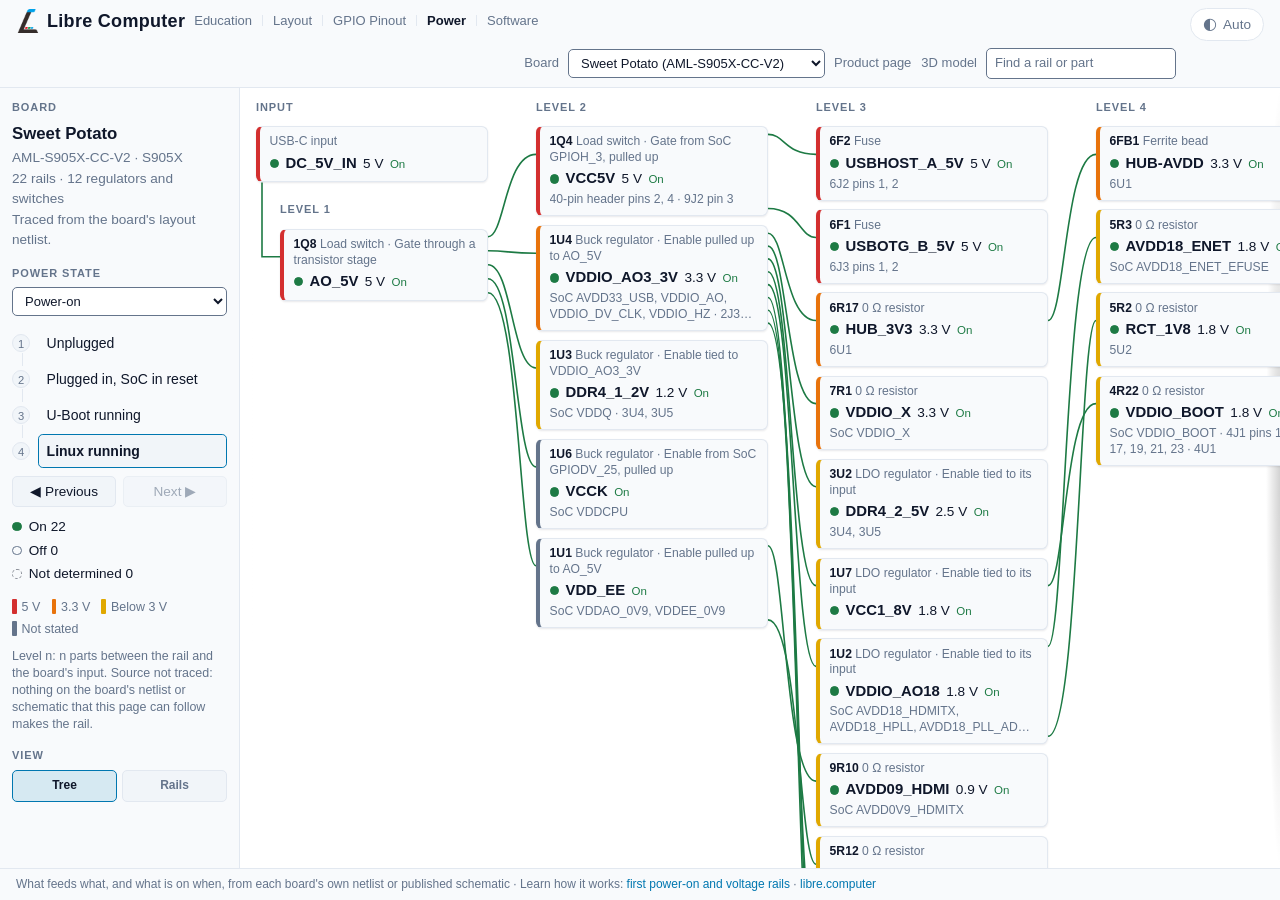
==== commit aeccaff3: "lc-kit: libre.computer's palette, and the embed's theme from the first paint Synced from the monorep" ====
--- a/index.html
+++ b/index.html
@@ -5,7 +5,7 @@
 <!-- Scripts from this site only, plus the inline theme snippet by its sha256
      (tools/check-kit.py recomputes it); data, styles and images same-origin,
      data: for the kit's logo. GitHub Pages sets no headers, so it is a meta. -->
-<meta http-equiv="Content-Security-Policy" content="default-src 'self'; script-src 'self' 'sha256-ACy4pj93O7g7s8NBZ36xdNPdeBUZ5qKl4pgUR78Pd7E='; style-src 'self' 'unsafe-inline'; img-src 'self' data:; object-src 'none'; base-uri 'none'; form-action 'none'">
+<meta http-equiv="Content-Security-Policy" content="default-src 'self'; script-src 'self' 'sha256-oHIc59mqgn9ICn5smlJlKAoSorMm9lRvLXPlZJXSqW8='; style-src 'self' 'unsafe-inline'; img-src 'self' data:; object-src 'none'; base-uri 'none'; form-action 'none'">
 <meta name="referrer" content="strict-origin-when-cross-origin">
 <meta name="viewport" content="width=device-width, initial-scale=1">
 <title>Libre Computer Board Power</title>
@@ -16,7 +16,7 @@
 <!-- Sets the theme before first paint, so a dark visitor never sees a white
      flash. Must stay inline and must stay ahead of the stylesheets; the copy
      is checked by tools/lc-ui-kit/sync.py against HEAD_SNIPPET in lc-kit.js. -->
-<script>try{var p=localStorage.getItem("theme")||"auto";if(p==="dark"||(p==="auto"&&matchMedia("(prefers-color-scheme: dark)").matches))document.documentElement.classList.add("dark")}catch(e){}</script>
+<script>try{var q=new URLSearchParams(location.search),e=q.get("embed")==="1",t=e&&q.get("theme");if(e)document.documentElement.classList.add("lc-embed");var p=t==="light"||t==="dark"?t:localStorage.getItem("theme")||"auto";if(p==="dark"||(p==="auto"&&matchMedia("(prefers-color-scheme: dark)").matches))document.documentElement.classList.add("dark")}catch(x){}</script>
 </head>
 <body>
 <a class="lc-skip" href="#stage">Skip to content</a>
--- a/css/lc-kit.css
+++ b/css/lc-kit.css
@@ -1,4 +1,4 @@
-/* lc-kit 1 sha256:e657690d97cee420c924318a584bea1f46706115be2c13dc1895a3393b505f55 */
+/* lc-kit 1 sha256:49a98d562651cce432e0f0e8bd59669b63564b67a7129dab7db1aff492e4dc31 */
 /* Libre Computer hardware-tool shell — shared by the GPIO pinout, the board
    layout viewer and the power tree.
  *
@@ -14,9 +14,11 @@
  * a stylesheet that loses its media query should degrade to the more legible
  * of the two.
  *
- * The dark values are exactly what both sites shipped before this file existed,
- * so adopting the kit changes nothing for a dark visitor and adds a light theme
- * that did not exist.
+ * The values are libre.computer's own (its css/style.css tokens: --bg, --card,
+ * --border, --fg, --muted, --prose-link, --field-border), in both themes,
+ * because these tools open inside its product pages: a tool in a neutral grey
+ * frame on a slate page read as a different site. A change to that palette is
+ * made there and copied here.
  *
  * WHAT BELONGS HERE. The shell and nothing else: page frame, top bar, brand,
  * the controls slot, notices, footer, form controls, focus, and the theme
@@ -35,14 +37,17 @@
 
   --bg: #ffffff;
   --bg-raised: #f8fafc;
-  --bg-sunken: #eef2f6;
-  --border: #d8e0e8;
+  --bg-sunken: #f1f5f9;
+  --border: #e2e8f0;
   /* A field's edge is the only thing that says "type here", so it needs 3:1
      on the page (WCAG 1.4.11); --border is a divider and stays quiet.
-     3.56:1 on --bg, 3.41:1 on --bg-raised. */
-  --border-field: #7d8996;
+     Slate-500, as libre.computer's --field-border: 4.76:1 on --bg, 4.55:1 on
+     --bg-raised, and 3.75 / 3.07 on the dark ground and raised panel, so
+     one value serves both themes. */
+  --border-field: #64748b;
   --text: #0f172a;
-  --text-dim: #5a6673;
+  /* 4.76:1 on --bg, 4.55:1 on --bg-raised, 4.34:1 on --bg-sunken */
+  --text-dim: #64748b;
   /* Blue TEXT on the page ground, so it darkens on white (#0077b0 is 4.92:1)
      and lightens on the dark ground below. Same two shades libre.computer
      uses, and for the same contrast reason. */
@@ -57,14 +62,14 @@
 html.dark {
   color-scheme: dark;
 
-  --bg: #14161a;
-  --bg-raised: #1d2026;
-  --bg-sunken: #0e1013;
-  --border: #33383f;
-  --border-field: #6b737d;   /* 3.77:1 on --bg, 3.40:1 on --bg-raised */
-  --text: #e8eaed;
-  --text-dim: #9aa0a6;
-  --accent: #4da3ff;
+  --bg: #0f172a;
+  --bg-raised: #1e293b;
+  --bg-sunken: #020617;
+  --border: #334155;
+  --border-field: #64748b;   /* 3.75:1 on --bg, 3.07:1 on --bg-raised */
+  --text: #e2e8f0;
+  --text-dim: #94a3b8;       /* 6.96:1 on --bg, 5.71:1 on --bg-raised */
+  --accent: #00a0e9;         /* 6.13:1 on --bg, 5.02:1 on --bg-raised */
   --brass: #c9a227;
   --warn: #f76b15;
   --danger: #f5a3a6;
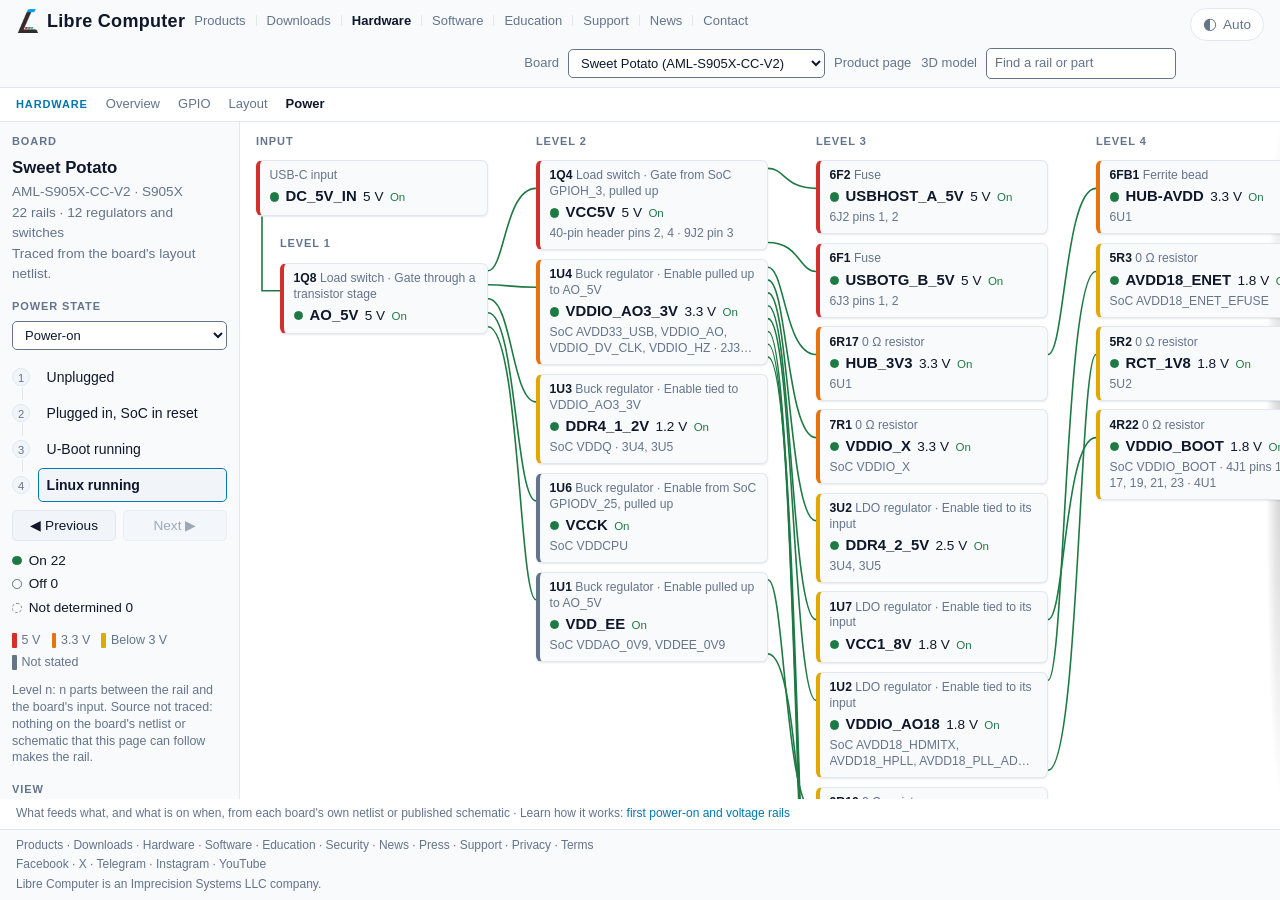
==== commit 7ced2d1c: "One header, family row and footer on every Libre Computer site The shell kit's sync.py now writes th" ====
--- a/index.html
+++ b/index.html
@@ -10,6 +10,7 @@
 <meta name="viewport" content="width=device-width, initial-scale=1">
 <title>Libre Computer Board Power</title>
 <meta name="description" content="Power tree for Libre Computer boards: which regulator feeds which rail, what switches it, and which rails are on in each power state, from each board's own netlist or published schematic.">
+<link rel="canonical" href="https://power.hardware.libre.computer/">
 <link rel="icon" href="data:,">
 <link rel="stylesheet" href="css/lc-kit.css">
 <link rel="stylesheet" href="css/style.css">
@@ -25,11 +26,14 @@
   <div class="lc-brand">
     <a class="lc-brand-name" href="https://libre.computer">Libre Computer</a>
     <nav class="lc-sites" aria-label="Libre Computer sites">
+      <a class="lc-site" href="https://libre.computer/products/">Products</a>
+      <a class="lc-site" href="https://libre.computer/downloads/">Downloads</a>
+      <a class="lc-site" href="https://hardware.libre.computer/" aria-current="true">Hardware</a>
+      <a class="lc-site" href="https://software.libre.computer/">Software</a>
       <a class="lc-site" href="https://education.libre.computer/">Education</a>
-      <a class="lc-site" data-lc-site href="https://layout.hardware.libre.computer/">Layout</a>
-      <a class="lc-site" data-lc-site href="https://gpio.hardware.libre.computer/">GPIO Pinout</a>
-      <a class="lc-site" href="/" aria-current="true">Power</a>
-      <a class="lc-site" href="https://u-boot.software.libre.computer/">Software</a>
+      <a class="lc-site" href="https://hub.libre.computer/">Support</a>
+      <a class="lc-site" href="https://libre.computer/news/">News</a>
+      <a class="lc-site" href="https://libre.computer/#contact">Contact</a>
     </nav>
   </div>
   <div class="lc-controls">
@@ -38,6 +42,15 @@
     <input id="search" type="search" placeholder="Find a rail or part" autocomplete="off" spellcheck="false" aria-label="Find a rail, part or SoC pad">
   </div>
 </header>
+<nav class="lc-subnav" aria-label="Hardware">
+    <div class="lc-subnav-sites">
+      <span class="lc-subnav-label">Hardware</span>
+      <a href="https://hardware.libre.computer/">Overview</a>
+      <a data-lc-site href="https://gpio.hardware.libre.computer/">GPIO</a>
+      <a data-lc-site href="https://layout.hardware.libre.computer/">Layout</a>
+      <a href="https://power.hardware.libre.computer/" aria-current="true">Power</a>
+    </div>
+</nav>
 
 <h1 class="lc-vh">Libre Computer board power</h1>
 <p class="lc-vh" id="announce" role="status" aria-live="polite"></p>
@@ -68,10 +81,24 @@
   <aside class="lc-panel pw-detail" id="detail" aria-label="Rail details" hidden></aside>
 </div>
 
+<p class="lc-page-note">What feeds what, and what is on when, from each board's own netlist or published schematic ·
+  Learn how it works: <a href="https://education.libre.computer/modules/power/">first power-on and voltage rails</a></p>
 <footer class="lc-footer">
-  What feeds what, and what is on when, from each board's own netlist or published schematic ·
-  Learn how it works: <a href="https://education.libre.computer/modules/power/">first power-on and voltage rails</a> ·
-  <a href="https://libre.computer">libre.computer</a>
+  <nav class="lc-footer-links" aria-label="Libre Computer">
+    <a href="https://libre.computer/products/">Products</a> &middot;
+    <a href="https://libre.computer/downloads/">Downloads</a> &middot;
+    <a href="https://hardware.libre.computer/">Hardware</a> &middot;
+    <a href="https://software.libre.computer/">Software</a> &middot;
+    <a href="https://education.libre.computer/">Education</a> &middot;
+    <a href="https://libre.computer/security/">Security</a> &middot;
+    <a href="https://libre.computer/news/">News</a> &middot;
+    <a href="https://libre.computer/press/">Press</a> &middot;
+    <a href="https://hub.libre.computer/">Support</a> &middot;
+    <a href="https://libre.computer/privacy/">Privacy</a> &middot;
+    <a href="https://libre.computer/terms/">Terms</a>
+  </nav>
+  <p class="lc-footer-social"><a href="https://facebook.com/librecomputer" rel="noopener">Facebook</a> &middot; <a href="https://x.com/LibreComputer" rel="noopener">X</a> &middot; <a href="https://t.me/libre_computer" rel="noopener">Telegram</a> &middot; <a href="https://www.instagram.com/librecomputer/" rel="noopener">Instagram</a> &middot; <a href="https://www.youtube.com/c/LibreComputer" rel="noopener">YouTube</a></p>
+  <p class="lc-footer-company">Libre Computer is an <a href="https://imprecisionsystems.com/" rel="noopener">Imprecision Systems LLC</a> company.</p>
 </footer>
 
 <script type="module" src="js/app.js"></script>
--- a/css/lc-kit.css
+++ b/css/lc-kit.css
@@ -1,4 +1,4 @@
-/* lc-kit 1 sha256:49a98d562651cce432e0f0e8bd59669b63564b67a7129dab7db1aff492e4dc31 */
+/* lc-kit 1 sha256:46110dafa0fb4021689df2730b5b83c67ed2cb1804fa09593aa160363adb2fca */
 /* Libre Computer hardware-tool shell — shared by the GPIO pinout, the board
    layout viewer and the power tree.
  *
@@ -638,6 +638,8 @@
 
 /* ---- footer ------------------------------------------------------------ */
 
+/* The same footer on every site (sync.py FOOTER): the sections, the social
+   accounts, the company. */
 .lc-footer {
   flex: none;
   padding: 7px 16px;
@@ -646,6 +648,21 @@
   font-size: 12px;
   color: var(--text-dim);
 }
+.lc-footer p { margin: 2px 0 0; }
+.lc-footer a { color: var(--text-dim); }
+.lc-footer a:hover { color: var(--accent); }
+.lc-footer-links a { white-space: nowrap; }
+
+/* A page's own note above the footer: where its data comes from, and the
+   education module that explains it. */
+.lc-page-note {
+  flex: none;
+  margin: 0;
+  padding: 6px 16px;
+  font-size: 12px;
+  color: var(--text-dim);
+}
+html.lc-embed .lc-page-note { display: none; }
 
 /* ---- shared bits both tools grew separately ---------------------------- */
 
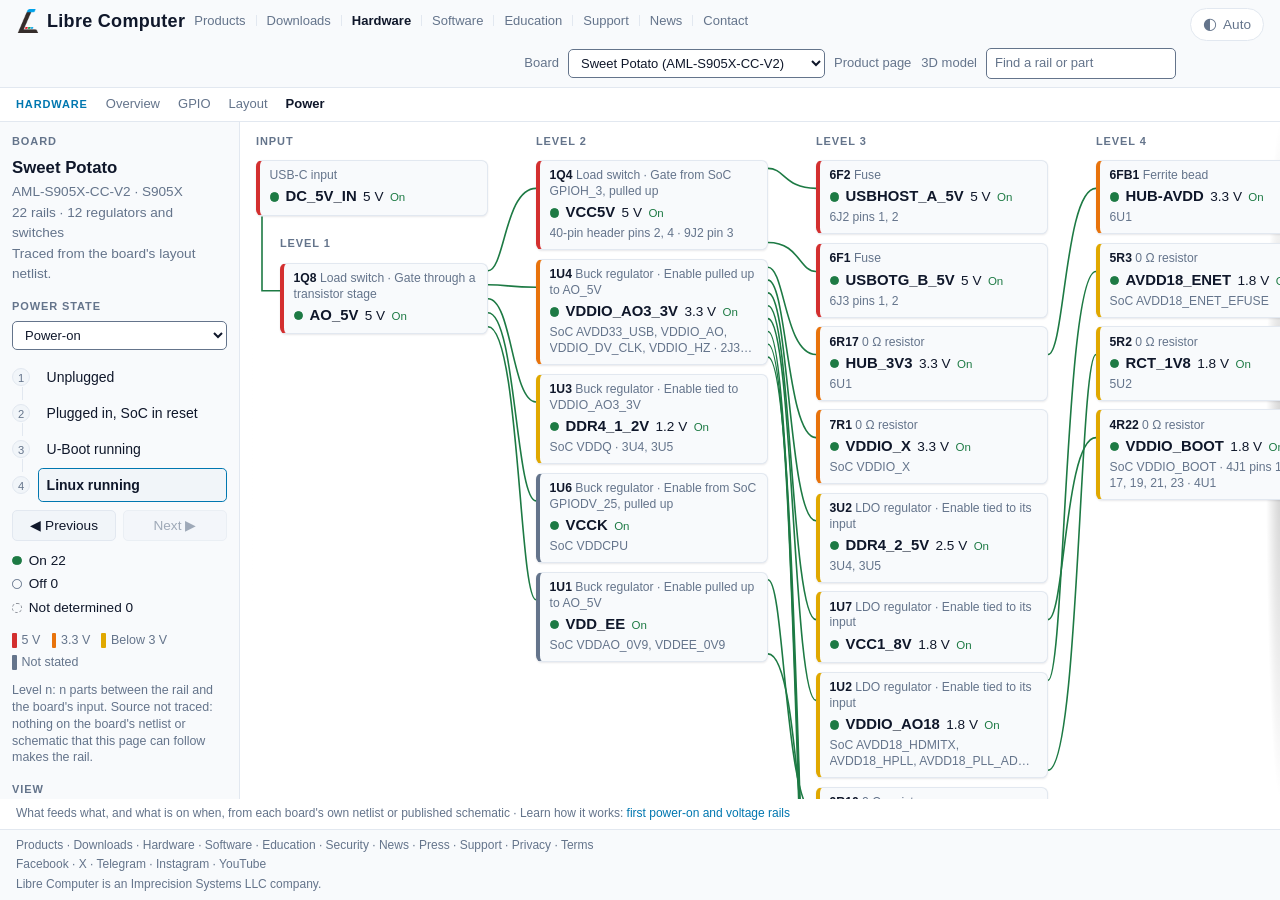
==== commit 939e0865: "Navigation round 3: tool front pages say what they show; Tritium's versions - The GPIO, layout and p" ====
--- a/index.html
+++ b/index.html
@@ -76,6 +76,11 @@
   <main id="stage">
     <div id="tree" class="pw-tree"></div>
     <div id="rails" hidden></div>
+<section class="lc-tool-index" aria-labelledby="tool-index-h">
+  <h2 id="tool-index-h">Power trees by board</h2>
+  <p>Power tree for Libre Computer boards: which regulator feeds which rail, what switches it, and which rails are on in each power state, from each board's own netlist or published schematic.</p>
+  <ul><li><a href="/aml-s905x-cc/">Le Potato (AML-S905X-CC)</a></li><li><a href="/aml-s905x-cc-v2/">Sweet Potato (AML-S905X-CC-V2)</a></li><li><a href="/aml-s805x-ac/">La Frite (AML-S805X-AC)</a></li><li><a href="/aml-s805x-ac-v2/">Das Frite (AML-S805X-AC-V2)</a></li><li><a href="/aml-a311d-cc/">Alta (AML-A311D-CC)</a></li><li><a href="/aml-s905d3-cc/">Solitude (AML-S905D3-CC)</a></li><li><a href="/roc-rk3328-cc/">Renegade (ROC-RK3328-CC)</a></li><li><a href="/all-h3-cc/">Tritium (ALL-H3-CC)</a></li><li><a href="/roc-rk3399-pc/">Renegade Elite (ROC-RK3399-PC)</a></li></ul>
+</section><!-- /tool-index -->
   </main>
 
   <aside class="lc-panel pw-detail" id="detail" aria-label="Rail details" hidden></aside>
--- a/css/lc-kit.css
+++ b/css/lc-kit.css
@@ -1,4 +1,4 @@
-/* lc-kit 1 sha256:46110dafa0fb4021689df2730b5b83c67ed2cb1804fa09593aa160363adb2fca */
+/* lc-kit 1 sha256:87ff922c6e95d3d0f49850e9a0296f3799f50765f6e0bcb23ae6ee914a38552b */
 /* Libre Computer hardware-tool shell — shared by the GPIO pinout, the board
    layout viewer and the power tree.
  *
@@ -337,10 +337,11 @@
   .lc-board-links a { display: inline-block; padding: 10px 0; line-height: 20px; }
 }
 
-/* The second bar under the title bar, for a family of sites behind one switcher
-   entry (Software: U-Boot, Memory, Linux). Its label and site links are
-   written by sync.py (SUBNAV); the site's own pages sit at the far end, in
-   .lc-subnav-pages. The same voice as education's section bar. */
+/* The second bar under the title bar, for a family of sites behind one header
+   section (Hardware, Software). Its label and site links are written by
+   sync.py (SUBNAV). A site's own pages are a bar of their own under it
+   (nav.lc-subnav-local, aria-label "<site> pages"), so each bar has one
+   current item. The same voice as education's section bar. */
 .lc-subnav {
   flex: none;
   display: flex;
@@ -359,6 +360,8 @@
   gap: 4px 18px;
 }
 .lc-subnav-pages { margin-left: auto; }
+.lc-subnav-local { padding-top: 5px; padding-bottom: 5px; background: var(--bg-raised); }
+.lc-subnav-local .lc-subnav-pages { margin-left: 0; }
 .lc-subnav a { color: var(--text-dim); white-space: nowrap; }
 .lc-subnav a:hover { color: var(--accent); text-decoration: none; }
 .lc-subnav a[aria-current] { color: var(--text); font-weight: 600; }
@@ -653,6 +656,13 @@
 .lc-footer a:hover { color: var(--accent); }
 .lc-footer-links a { white-space: nowrap; }
 
+/* A tool's front page: what the tool shows and every board's own page, in
+   the HTML for a reader that runs no script (each site's tools/render.mjs). */
+.lc-tool-index { padding: 16px; font-size: 14px; color: var(--text-dim); }
+.lc-tool-index h2 { margin: 0 0 6px; font-size: 16px; color: var(--text); }
+.lc-tool-index p { margin: 0 0 8px; }
+.lc-tool-index ul { margin: 0; padding-left: 18px; columns: 16rem; }
+
 /* A page's own note above the footer: where its data comes from, and the
    education module that explains it. */
 .lc-page-note {
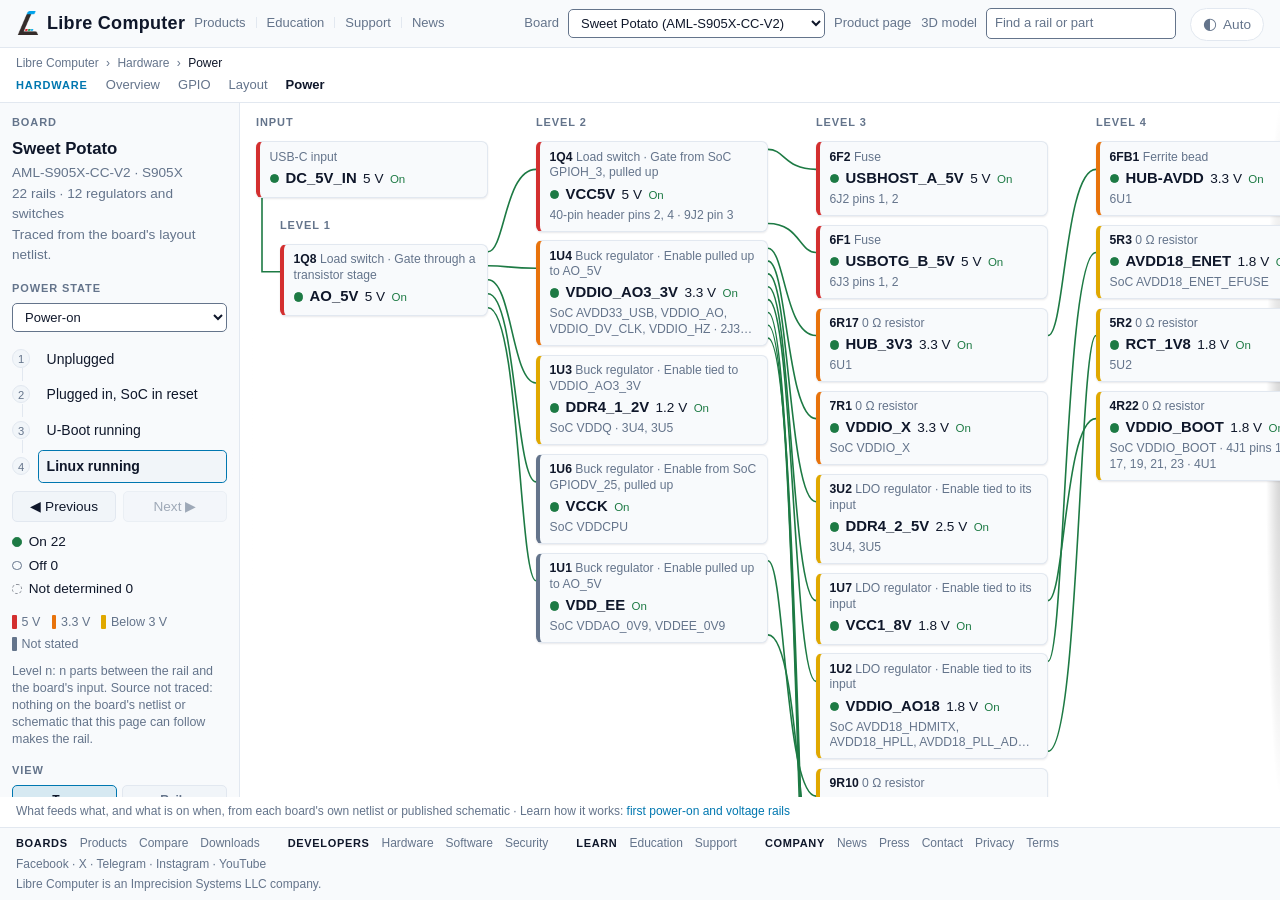
==== commit 97b7ab9d: "Board-as-hub navigation: four-section top bar, board menu, breadcrumbs, footer groups From the shell" ====
--- a/index.html
+++ b/index.html
@@ -27,13 +27,9 @@
     <a class="lc-brand-name" href="https://libre.computer">Libre Computer</a>
     <nav class="lc-sites" aria-label="Libre Computer sites">
       <a class="lc-site" href="https://libre.computer/products/">Products</a>
-      <a class="lc-site" href="https://libre.computer/downloads/">Downloads</a>
-      <a class="lc-site" href="https://hardware.libre.computer/" aria-current="true">Hardware</a>
-      <a class="lc-site" href="https://software.libre.computer/">Software</a>
       <a class="lc-site" href="https://education.libre.computer/">Education</a>
       <a class="lc-site" href="https://hub.libre.computer/">Support</a>
       <a class="lc-site" href="https://libre.computer/news/">News</a>
-      <a class="lc-site" href="https://libre.computer/#contact">Contact</a>
     </nav>
   </div>
   <div class="lc-controls">
@@ -44,6 +40,8 @@
 </header>
 <nav class="lc-subnav" aria-label="Hardware">
     <div class="lc-subnav-sites">
+      <nav class="lc-crumbs" aria-label="Breadcrumb"><a href="https://libre.computer/">Libre Computer</a> <span aria-hidden="true">›</span> <a href="https://hardware.libre.computer/">Hardware</a> <span aria-hidden="true">›</span> <span aria-current="page">Power</span></nav>
+      <script type="application/ld+json">{"@context": "https://schema.org", "@type": "BreadcrumbList", "itemListElement": [{"@type": "ListItem", "position": 1, "name": "Libre Computer", "item": "https://libre.computer/"}, {"@type": "ListItem", "position": 2, "name": "Hardware", "item": "https://hardware.libre.computer/"}, {"@type": "ListItem", "position": 3, "name": "Power", "item": "https://power.hardware.libre.computer/"}]}</script>
       <span class="lc-subnav-label">Hardware</span>
       <a href="https://hardware.libre.computer/">Overview</a>
       <a data-lc-site href="https://gpio.hardware.libre.computer/">GPIO</a>
@@ -90,17 +88,10 @@
   Learn how it works: <a href="https://education.libre.computer/modules/power/">first power-on and voltage rails</a></p>
 <footer class="lc-footer">
   <nav class="lc-footer-links" aria-label="Libre Computer">
-    <a href="https://libre.computer/products/">Products</a> &middot;
-    <a href="https://libre.computer/downloads/">Downloads</a> &middot;
-    <a href="https://hardware.libre.computer/">Hardware</a> &middot;
-    <a href="https://software.libre.computer/">Software</a> &middot;
-    <a href="https://education.libre.computer/">Education</a> &middot;
-    <a href="https://libre.computer/security/">Security</a> &middot;
-    <a href="https://libre.computer/news/">News</a> &middot;
-    <a href="https://libre.computer/press/">Press</a> &middot;
-    <a href="https://hub.libre.computer/">Support</a> &middot;
-    <a href="https://libre.computer/privacy/">Privacy</a> &middot;
-    <a href="https://libre.computer/terms/">Terms</a>
+    <div class="lc-footer-group"><span class="lc-footer-head">Boards</span><a href="https://libre.computer/products/">Products</a><a href="https://libre.computer/compare/">Compare</a><a href="https://libre.computer/downloads/">Downloads</a></div>
+    <div class="lc-footer-group"><span class="lc-footer-head">Developers</span><a href="https://hardware.libre.computer/">Hardware</a><a href="https://software.libre.computer/">Software</a><a href="https://libre.computer/security/">Security</a></div>
+    <div class="lc-footer-group"><span class="lc-footer-head">Learn</span><a href="https://education.libre.computer/">Education</a><a href="https://hub.libre.computer/">Support</a></div>
+    <div class="lc-footer-group"><span class="lc-footer-head">Company</span><a href="https://libre.computer/news/">News</a><a href="https://libre.computer/press/">Press</a><a href="https://libre.computer/#contact">Contact</a><a href="https://libre.computer/privacy/">Privacy</a><a href="https://libre.computer/terms/">Terms</a></div>
   </nav>
   <p class="lc-footer-social"><a href="https://facebook.com/librecomputer" rel="noopener">Facebook</a> &middot; <a href="https://x.com/LibreComputer" rel="noopener">X</a> &middot; <a href="https://t.me/libre_computer" rel="noopener">Telegram</a> &middot; <a href="https://www.instagram.com/librecomputer/" rel="noopener">Instagram</a> &middot; <a href="https://www.youtube.com/c/LibreComputer" rel="noopener">YouTube</a></p>
   <p class="lc-footer-company">Libre Computer is an <a href="https://imprecisionsystems.com/" rel="noopener">Imprecision Systems LLC</a> company.</p>
--- a/css/lc-kit.css
+++ b/css/lc-kit.css
@@ -1,4 +1,4 @@
-/* lc-kit 1 sha256:87ff922c6e95d3d0f49850e9a0296f3799f50765f6e0bcb23ae6ee914a38552b */
+/* lc-kit 1 sha256:a7a3ab5e59e4961fccd9a7aa596e9d2a4f72d52913530e20eeb98b5a4cabcb36 */
 /* Libre Computer hardware-tool shell — shared by the GPIO pinout, the board
    layout viewer and the power tree.
  *
@@ -377,8 +377,32 @@
   text-transform: uppercase;
   color: var(--accent);
 }
+/* The trail in front of the row (sync.py crumbs_html): where this page sits,
+   Products › board › view or Libre Computer › family › tool. The row
+   wraps, so the trail takes a line of its own above the links. */
+.lc-subnav-sites { flex-wrap: wrap; }
+.lc-crumbs {
+  flex: 1 0 100%;
+  font-size: 12px;
+  color: var(--text-dim);
+}
+.lc-crumbs span[aria-hidden] { margin: 0 4px; }
+.lc-crumbs [aria-current] { color: var(--text); }
+/* On a board's page the row is the board's menu: Overview, Downloads, then
+   its Hardware and Software views, each group behind a small label. */
+.lc-board-group { display: inline-flex; align-items: baseline; gap: 4px 12px; }
+.lc-board-group-label {
+  font-size: 11px;
+  color: var(--text-dim);
+  text-transform: uppercase;
+  letter-spacing: .06em;
+}
+.lc-subnav a[aria-current="page"] { color: var(--text); font-weight: 600; }
 /* A phone: one sideways-scrolling row, not a wrap of single links. */
 @media (max-width: 819.98px) {
+  .lc-subnav-sites { flex-wrap: nowrap; }
+  .lc-crumbs { flex: none; padding: 10px 0; }
+  .lc-board-group { flex: none; }
   .lc-subnav {
     flex-wrap: nowrap;
     padding-top: 0;
@@ -655,6 +679,16 @@
 .lc-footer a { color: var(--text-dim); }
 .lc-footer a:hover { color: var(--accent); }
 .lc-footer-links a { white-space: nowrap; }
+/* Its four groups (Boards, Developers, Learn, Company), side by side. */
+.lc-footer-links { display: flex; flex-wrap: wrap; gap: 4px 28px; margin-bottom: 4px; }
+.lc-footer-group { display: flex; flex-wrap: wrap; align-items: baseline; gap: 2px 12px; }
+.lc-footer-head {
+  font-size: 11px;
+  font-weight: 700;
+  letter-spacing: .06em;
+  text-transform: uppercase;
+  color: var(--text);
+}
 
 /* A tool's front page: what the tool shows and every board's own page, in
    the HTML for a reader that runs no script (each site's tools/render.mjs). */
